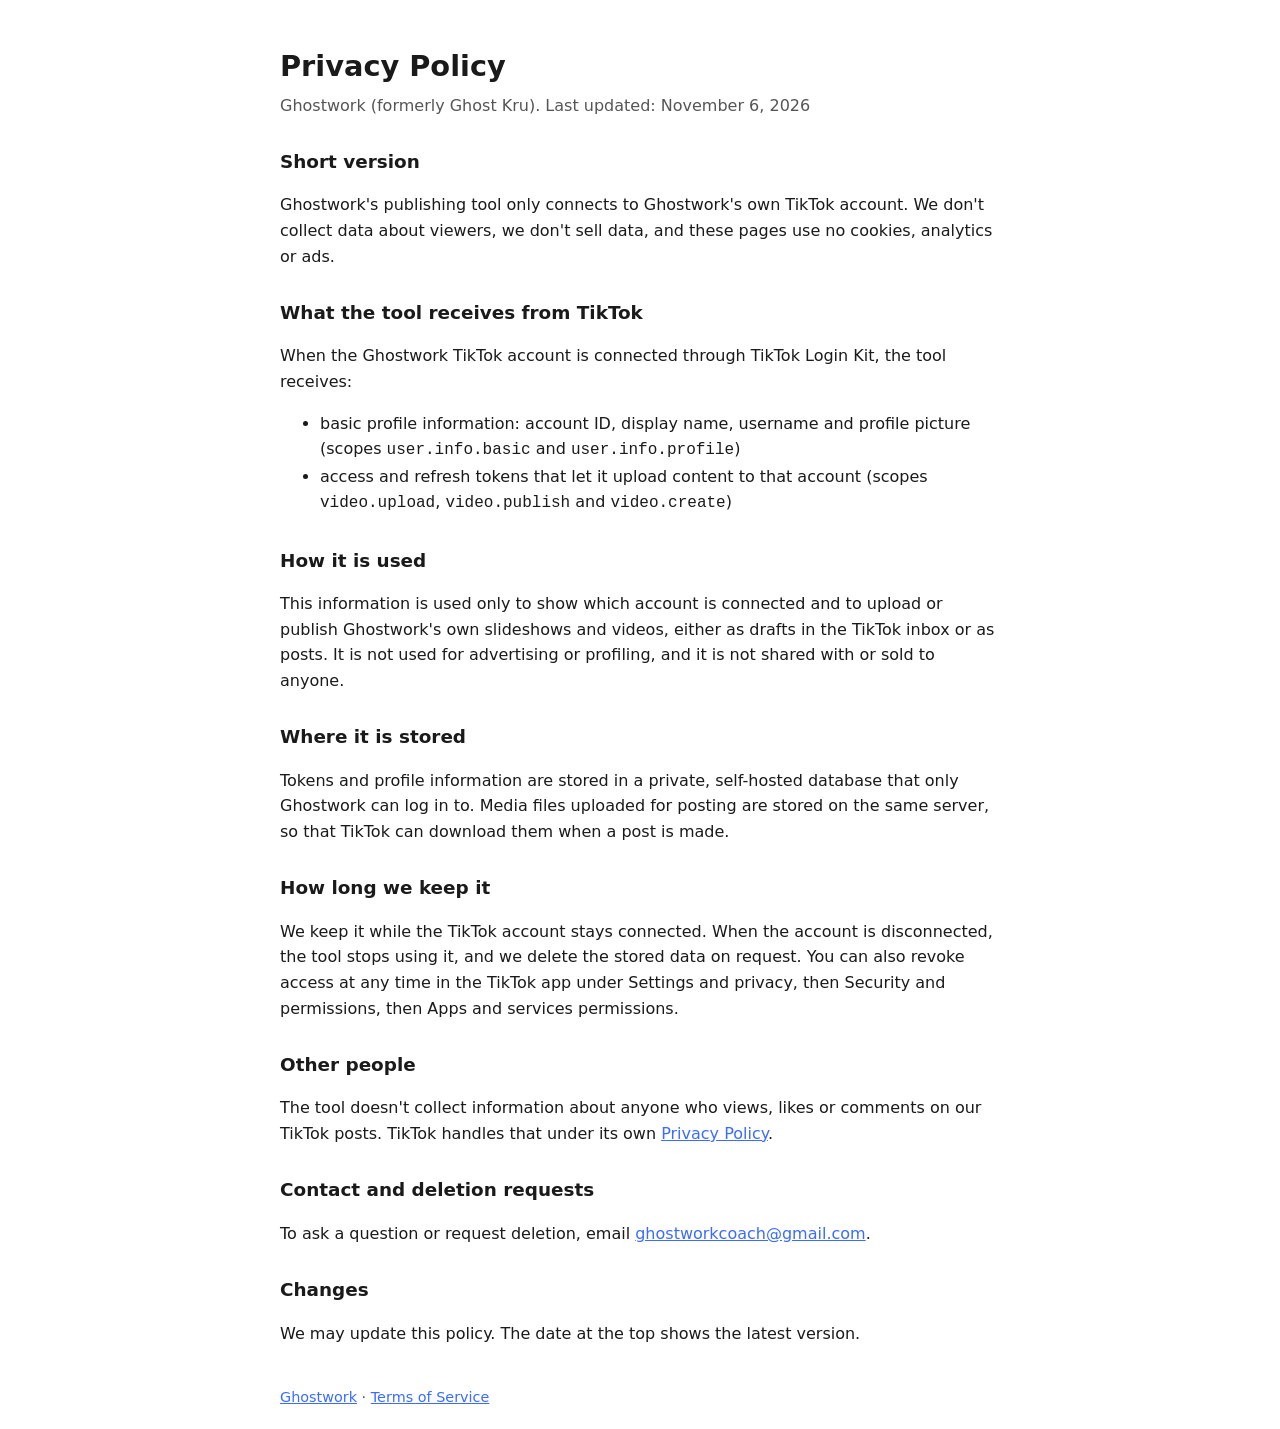
==== privacy.html @ 64d21c0b "Add files via upload" ====
<!doctype html>
<html lang="en">
<head>
<meta charset="utf-8">
<meta name="viewport" content="width=device-width, initial-scale=1">
<title>Ghostwork Privacy</title>
<link rel="stylesheet" href="style.css">
</head>
<body>
<main>
<h1>Privacy Policy</h1>
<p class="meta">Ghostwork (formerly Ghost Kru). Last updated: November 6, 2026</p>

<h2>Short version</h2>
<p>Ghostwork's publishing tool only connects to Ghostwork's own TikTok account. We don't collect data about viewers, we don't sell data, and these pages use no cookies, analytics or ads.</p>

<h2>What the tool receives from TikTok</h2>
<p>When the Ghostwork TikTok account is connected through TikTok Login Kit, the tool receives:</p>
<ul>
<li>basic profile information: account ID, display name, username and profile picture (scopes <code>user.info.basic</code> and <code>user.info.profile</code>)</li>
<li>access and refresh tokens that let it upload content to that account (scopes <code>video.upload</code>, <code>video.publish</code> and <code>video.create</code>)</li>
</ul>

<h2>How it is used</h2>
<p>This information is used only to show which account is connected and to upload or publish Ghostwork's own slideshows and videos, either as drafts in the TikTok inbox or as posts. It is not used for advertising or profiling, and it is not shared with or sold to anyone.</p>

<h2>Where it is stored</h2>
<p>Tokens and profile information are stored in a private, self-hosted database that only Ghostwork can log in to. Media files uploaded for posting are stored on the same server, so that TikTok can download them when a post is made.</p>

<h2>How long we keep it</h2>
<p>We keep it while the TikTok account stays connected. When the account is disconnected, the tool stops using it, and we delete the stored data on request. You can also revoke access at any time in the TikTok app under Settings and privacy, then Security and permissions, then Apps and services permissions.</p>

<h2>Other people</h2>
<p>The tool doesn't collect information about anyone who views, likes or comments on our TikTok posts. TikTok handles that under its own <a href="https://www.tiktok.com/legal/privacy-policy">Privacy Policy</a>.</p>

<h2>Contact and deletion requests</h2>
<p>To ask a question or request deletion, email <a href="mailto:ghostworkcoach@gmail.com">ghostworkcoach@gmail.com</a>.</p>

<h2>Changes</h2>
<p>We may update this policy. The date at the top shows the latest version.</p>

<footer><a href="index.html">Ghostwork</a> · <a href="terms.html">Terms of Service</a></footer>
</main>
</body>
</html>
---- style.css ----
:root { --bg:#ffffff; --fg:#1a1a1a; --muted:#555; --accent:#3b6cff; }
@media (prefers-color-scheme: dark) { :root { --bg:#111; --fg:#eee; --muted:#aaa; --accent:#7fa0ff; } }
body { background:var(--bg); color:var(--fg); font:16px/1.6 system-ui,-apple-system,"Segoe UI",Roboto,sans-serif; margin:0; padding:24px 16px; }
main { max-width:720px; margin:0 auto; }
h1 { font-size:1.8rem; margin-bottom:.2rem; }
h2 { font-size:1.15rem; margin-top:1.8rem; }
.meta { color:var(--muted); margin-top:0; }
a { color:var(--accent); }
footer { margin-top:2.5rem; color:var(--muted); font-size:.9rem; }
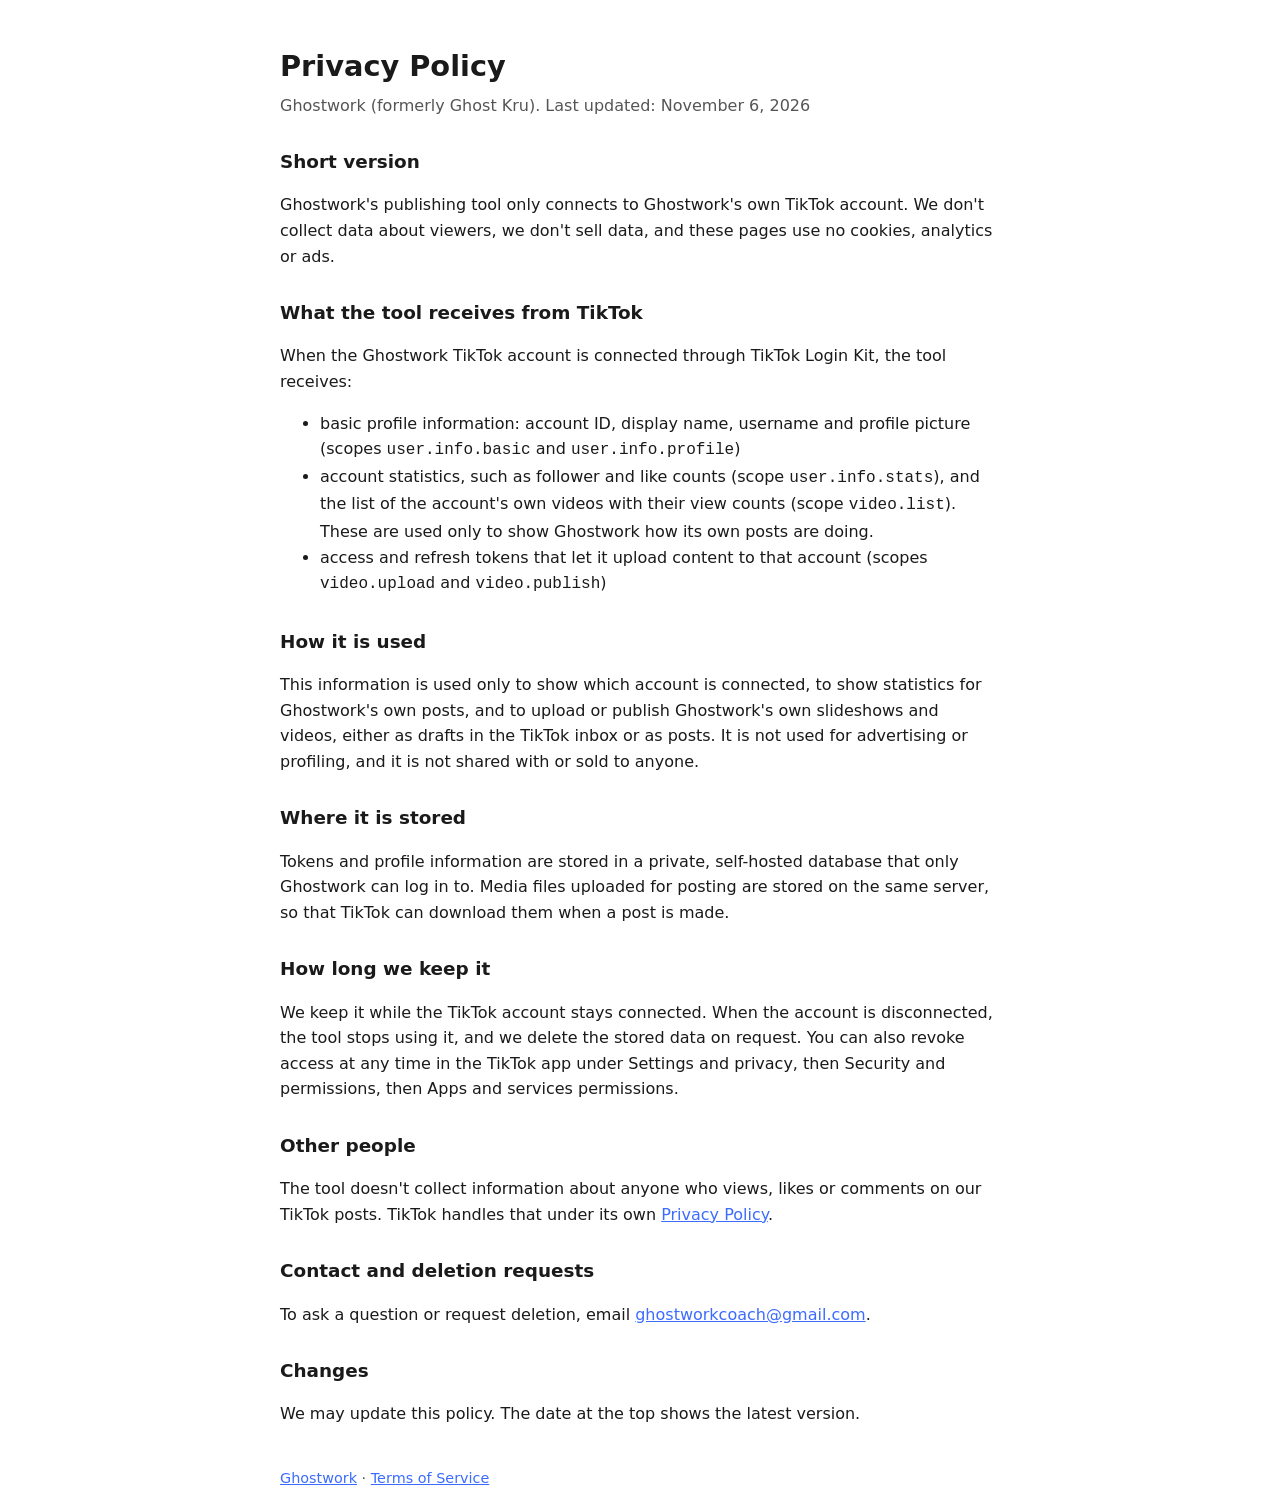
==== commit b50bcd90: "Privacy: list user.info.stats and video.list scopes" ====
--- a/privacy.html
+++ b/privacy.html
@@ -18,11 +18,12 @@
 <p>When the Ghostwork TikTok account is connected through TikTok Login Kit, the tool receives:</p>
 <ul>
 <li>basic profile information: account ID, display name, username and profile picture (scopes <code>user.info.basic</code> and <code>user.info.profile</code>)</li>
-<li>access and refresh tokens that let it upload content to that account (scopes <code>video.upload</code>, <code>video.publish</code> and <code>video.create</code>)</li>
+<li>account statistics, such as follower and like counts (scope <code>user.info.stats</code>), and the list of the account's own videos with their view counts (scope <code>video.list</code>). These are used only to show Ghostwork how its own posts are doing.</li>
+<li>access and refresh tokens that let it upload content to that account (scopes <code>video.upload</code> and <code>video.publish</code>)</li>
 </ul>
 
 <h2>How it is used</h2>
-<p>This information is used only to show which account is connected and to upload or publish Ghostwork's own slideshows and videos, either as drafts in the TikTok inbox or as posts. It is not used for advertising or profiling, and it is not shared with or sold to anyone.</p>
+<p>This information is used only to show which account is connected, to show statistics for Ghostwork's own posts, and to upload or publish Ghostwork's own slideshows and videos, either as drafts in the TikTok inbox or as posts. It is not used for advertising or profiling, and it is not shared with or sold to anyone.</p>
 
 <h2>Where it is stored</h2>
 <p>Tokens and profile information are stored in a private, self-hosted database that only Ghostwork can log in to. Media files uploaded for posting are stored on the same server, so that TikTok can download them when a post is made.</p>
